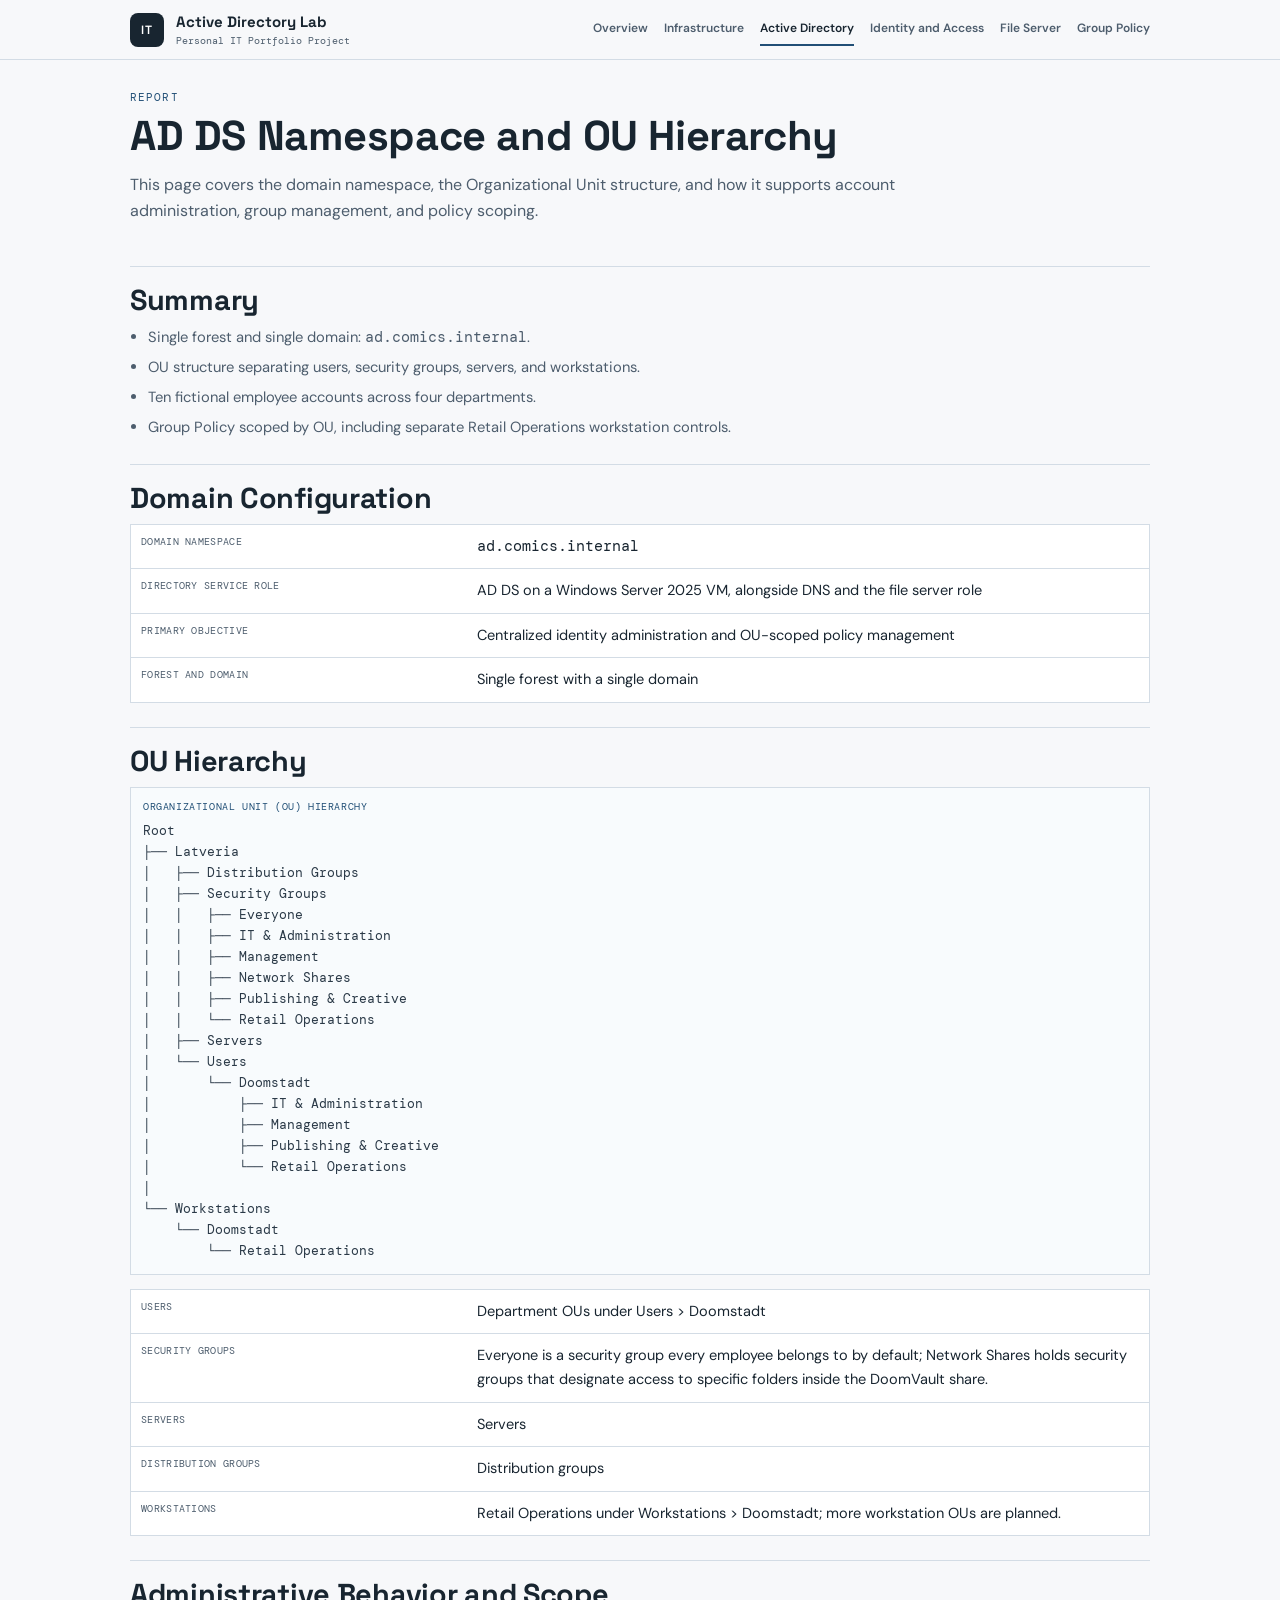
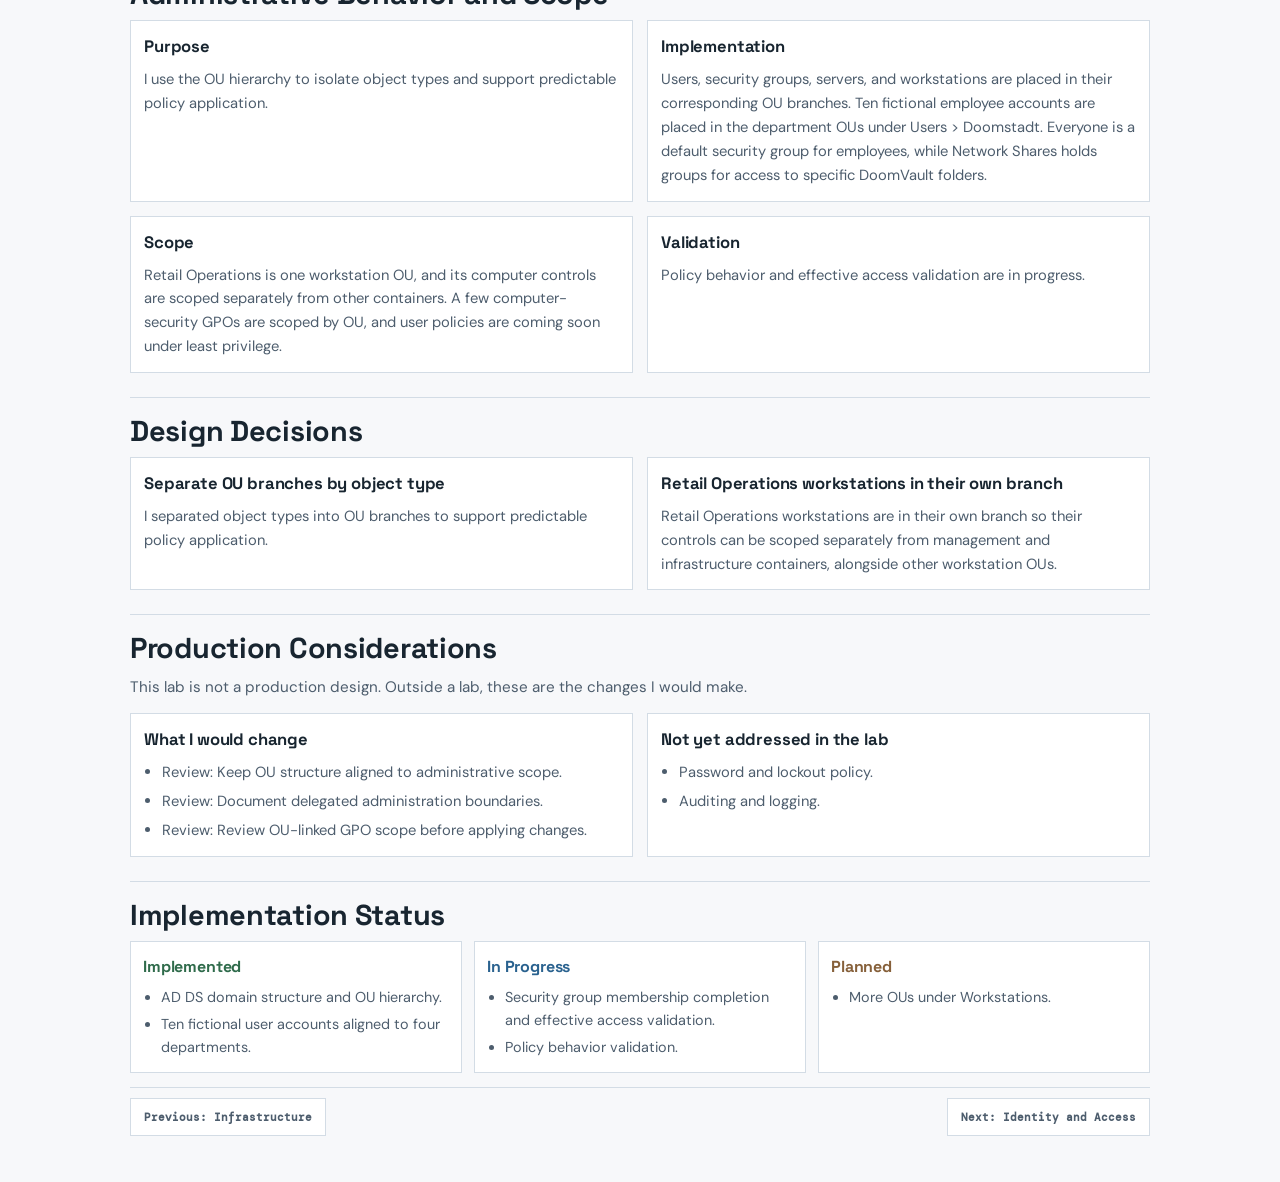
==== pages/active-directory.html @ 5cd57135 "Initial pages" ====
<!doctype html>
<html lang="en">
<head>
  <meta charset="utf-8">
  <meta name="viewport" content="width=device-width, initial-scale=1">
  <meta name="description" content="Active Directory implementation details for the lab.">
  <title>Active Directory | Active Directory Lab</title>
  <link rel="preconnect" href="https://fonts.googleapis.com">
  <link rel="preconnect" href="https://fonts.gstatic.com" crossorigin>
  <link href="https://fonts.googleapis.com/css2?family=DM+Mono:wght@400;500&family=DM+Sans:wght@400;500;600;700&family=Space+Grotesk:wght@500;600;700&display=swap" rel="stylesheet">
  <link rel="icon" href="../images/ActiveDirectoryLogo.png" type="image/png">
  <link rel="stylesheet" href="../assets/css/style.css">
  <script src="../assets/js/main.js" defer></script>
</head>
<body>
  <a class="sr-only" href="#main">Skip to main content</a>
  <header class="site-header">
    <a class="brand" href="../index.html"><div class="brand-mark">IT</div><span class="brand-copy"><strong>Active Directory Lab</strong><small>Personal IT Portfolio Project</small></span></a>
    <button class="menu-toggle" type="button" aria-expanded="false" aria-controls="site-nav"><span></span><span></span><span></span><span class="sr-only">Toggle navigation</span></button>
    <nav id="site-nav" class="site-nav" aria-label="Primary navigation">
      <a href="../index.html">Overview</a>
      <a href="infrastructure.html">Infrastructure</a>
      <a class="active" href="active-directory.html">Active Directory</a>
      <a href="identity-access.html">Identity and Access</a>
      <a href="file-server.html">File Server</a>
      <a href="group-policy.html">Group Policy</a>
    </nav>
  </header>

  <main id="main" class="page-width">
    <section class="doc-header">
      <p class="doc-kicker">Report</p>
      <h1>AD DS Namespace and OU Hierarchy</h1>
      <p class="doc-summary">This page covers the domain namespace, the Organizational Unit structure, and how it supports account administration, group management, and policy scoping.</p>
    </section>

    <section class="section reveal">
      <div class="section-title"><h2>Summary</h2></div>
      <ul class="list">
        <li>Single forest and single domain: <code>ad.comics.internal</code>.</li>
        <li>OU structure separating users, security groups, servers, and workstations.</li>
        <li>Ten fictional employee accounts across four departments.</li>
        <li>Group Policy scoped by OU, including separate Retail Operations workstation controls.</li>
      </ul>
    </section>

    <section class="section reveal">
      <div class="section-title"><h2>Domain Configuration</h2></div>
      <div class="table-wrap">
        <table class="table-tech">
          <tbody>
            <tr><th scope="row">Domain namespace</th><td><code>ad.comics.internal</code></td></tr>
            <tr><th scope="row">Directory service role</th><td>AD DS on a Windows Server 2025 VM, alongside DNS and the file server role</td></tr>
            <tr><th scope="row">Primary objective</th><td>Centralized identity administration and OU-scoped policy management</td></tr>
            <tr><th scope="row">Forest and domain</th><td>Single forest with a single domain</td></tr>
          </tbody>
        </table>
      </div>
    </section>

    <section class="section reveal">
      <div class="section-title"><h2>OU Hierarchy</h2></div>
      <div class="diagram">
        <span class="diagram-label">Organizational Unit (OU) Hierarchy</span>
<pre>Root
├── Latveria
│   ├── Distribution Groups
│   ├── Security Groups
│   │   ├── Everyone
│   │   ├── IT & Administration
│   │   ├── Management
│   │   ├── Network Shares
│   │   ├── Publishing & Creative
│   │   └── Retail Operations
│   ├── Servers
│   └── Users
│       └── Doomstadt
│           ├── IT & Administration
│           ├── Management
│           ├── Publishing & Creative
│           └── Retail Operations
│
└── Workstations
    └── Doomstadt
        └── Retail Operations</pre>
      </div>
      <div class="table-wrap" style="margin-top:14px;">
        <table class="table-tech">
          <tbody>
            <tr><th scope="row">Users</th><td>Department OUs under Users &gt; Doomstadt</td></tr>
            <tr><th scope="row">Security Groups</th><td>Everyone is a security group every employee belongs to by default; Network Shares holds security groups that designate access to specific folders inside the DoomVault share.</td></tr>
            <tr><th scope="row">Servers</th><td>Servers</td></tr>
            <tr><th scope="row">Distribution Groups</th><td>Distribution groups</td></tr>
            <tr><th scope="row">Workstations</th><td>Retail Operations under Workstations &gt; Doomstadt; more workstation OUs are planned.</td></tr>
          </tbody>
        </table>
      </div>
    </section>

    <section class="section reveal">
      <div class="section-title"><h2>Administrative Behavior and Scope</h2></div>
      <div class="grid-2">
        <article class="panel"><h3>Purpose</h3><p>I use the OU hierarchy to isolate object types and support predictable policy application.</p></article>
        <article class="panel"><h3>Implementation</h3><p>Users, security groups, servers, and workstations are placed in their corresponding OU branches. Ten fictional employee accounts are placed in the department OUs under Users &gt; Doomstadt. Everyone is a default security group for employees, while Network Shares holds groups for access to specific DoomVault folders.</p></article>
        <article class="panel"><h3>Scope</h3><p>Retail Operations is one workstation OU, and its computer controls are scoped separately from other containers. A few computer-security GPOs are scoped by OU, and user policies are coming soon under least privilege.</p></article>
        <article class="panel"><h3>Validation</h3><p>Policy behavior and effective access validation are in progress.</p></article>
      </div>
    </section>

    <section class="section reveal">
      <div class="section-title"><h2>Design Decisions</h2></div>
      <div class="grid-2">
        <article class="panel"><h3>Separate OU branches by object type</h3><p>I separated object types into OU branches to support predictable policy application.</p></article>
        <article class="panel"><h3>Retail Operations workstations in their own branch</h3><p>Retail Operations workstations are in their own branch so their controls can be scoped separately from management and infrastructure containers, alongside other workstation OUs.</p></article>
      </div>
    </section>

    <section class="section reveal">
      <div class="section-title"><h2>Production Considerations</h2></div>
      <p class="section-summary">This lab is not a production design. Outside a lab, these are the changes I would make.</p>
      <div class="grid-2">
        <article class="panel"><h3>What I would change</h3><ul><li>Review: Keep OU structure aligned to administrative scope.</li><li>Review: Document delegated administration boundaries.</li><li>Review: Review OU-linked GPO scope before applying changes.</li></ul></article>
        <article class="panel"><h3>Not yet addressed in the lab</h3><ul><li>Password and lockout policy.</li><li>Auditing and logging.</li></ul></article>
      </div>
    </section>

    <section class="section reveal">
      <div class="section-title"><h2>Implementation Status</h2></div>
      <div class="status-grid">
        <article class="status-card implemented"><h3>Implemented</h3><ul><li>AD DS domain structure and OU hierarchy.</li><li>Ten fictional user accounts aligned to four departments.</li></ul></article>
        <article class="status-card in-progress"><h3>In Progress</h3><ul><li>Security group membership completion and effective access validation.</li><li>Policy behavior validation.</li></ul></article>
        <article class="status-card planned"><h3>Planned</h3><ul><li>More OUs under Workstations.</li></ul></article>
      </div>
      <nav class="related-nav"><a href="infrastructure.html">Previous: Infrastructure</a><a href="identity-access.html">Next: Identity and Access</a></nav>
    </section>

    <!--
    <section class="section reveal">
      <div class="section-title"><h2>Evidence</h2></div>
      <figure>
        <img src="../images/replace-with-screenshot.png" alt="Active Directory OU hierarchy screenshot">
        <figcaption>Active Directory OU hierarchy screenshot.</figcaption>
      </figure>
    </section>
    -->
  </main>

</body>
</html>
---- assets/css/style.css ----
:root {
  --bg: #f7f8fa;
  --paper: #ffffff;
  --ink: #182530;
  --ink-soft: #4d5d6d;
  --line: #d3dce5;
  --accent: #214f76;
  --accent-soft: #e9f0f7;
  --ok: #2f6b4b;
  --progress: #2a628f;
  --plan: #86603a;
  --sans: "DM Sans", sans-serif;
  --display: "Space Grotesk", sans-serif;
  --mono: "DM Mono", monospace;
}

* { box-sizing: border-box; }
html { scroll-behavior: smooth; }
body { margin: 0; color: var(--ink); background: var(--bg); font: 16px/1.62 var(--sans); }
a { color: inherit; text-decoration: none; }
code, pre, .mono { font-family: var(--mono); }
pre { margin: 0; white-space: pre; overflow-x: auto; }
table { width: 100%; border-collapse: collapse; }
th, td { text-align: left; vertical-align: top; }

.sr-only {
  position: absolute;
  width: 1px;
  height: 1px;
  padding: 0;
  margin: -1px;
  overflow: hidden;
  clip: rect(0, 0, 0, 0);
  white-space: nowrap;
  border: 0;
}

.sr-only:focus {
  position: fixed;
  top: 12px;
  left: 12px;
  z-index: 50;
  width: auto;
  height: auto;
  padding: 8px 10px;
  margin: 0;
  overflow: visible;
  clip: auto;
  background: var(--paper);
  color: var(--ink);
  border: 1px solid var(--accent);
}

.page-width { width: min(1020px, calc(100% - 56px)); margin-inline: auto; }

.site-header {
  position: sticky;
  top: 0;
  z-index: 30;
  display: flex;
  align-items: center;
  justify-content: space-between;
  padding: 12px max(28px, calc((100% - 1020px) / 2));
  border-bottom: 1px solid var(--line);
  background: color-mix(in srgb, var(--bg), transparent 8%);
  backdrop-filter: blur(10px);
}

.brand { display: flex; align-items: center; gap: 12px; }
.brand-mark {
  width: 34px;
  height: 34px;
  display: flex;
  align-items: center;
  justify-content: center;
  background: var(--ink);
  color: var(--paper);
  border-radius: 8px;
  font: 600 12px var(--display);
  letter-spacing: 0.05em;
}
.brand-copy { display: grid; line-height: 1.12; }
.brand-copy strong { font: 700 15px var(--display); }
.brand-copy small { margin-top: 3px; color: var(--ink-soft); font: 10px var(--mono); }

.site-nav { display: flex; align-items: center; gap: 16px; font-size: 12px; font-weight: 600; }
.site-nav a { color: var(--ink-soft); border-bottom: 2px solid transparent; padding: 6px 0; }
.site-nav a.active, .site-nav a:hover { color: var(--ink); border-color: var(--accent); }

.menu-toggle { display: none; border: 0; background: none; }
.menu-toggle span:not(.sr-only) { display: block; width: 22px; height: 2px; margin: 4px 0; background: var(--ink); }

a:focus-visible, button:focus-visible { outline: 2px solid var(--accent); outline-offset: 2px; }

main { padding: 30px 0 46px; }

.doc-header {
  padding-bottom: 18px;
}

.doc-kicker { margin: 0; color: var(--accent); text-transform: uppercase; letter-spacing: 0.1em; font: 11px var(--mono); }

h1, h2, h3 { margin: 0; color: var(--ink); font-family: var(--display); letter-spacing: -0.01em; }
h1 { margin-top: 8px; font-size: clamp(1.8rem, 3.5vw, 2.6rem); line-height: 1.16; }
h2 { font-size: clamp(1.3rem, 2.4vw, 1.8rem); line-height: 1.22; }
h3 { font-size: 1.04rem; }

.doc-summary { margin: 12px 0 0; max-width: 820px; color: var(--ink-soft); }

.section {
  margin-top: 24px;
  padding-top: 16px;
  border-top: 1px solid var(--line);
}

.section-title {
  display: block;
  margin-bottom: 8px;
}
.section-summary { margin: 0 0 14px; color: var(--ink-soft); font-size: 0.95rem; }

.environment-group + .environment-group { margin-top: 20px; }
.environment-group h3 { margin: 0 0 8px; color: var(--ink-soft); font: 600 0.78rem/1.3 var(--mono); letter-spacing: 0.05em; text-transform: uppercase; }

.environment-group .table-tech { table-layout: fixed; }
.environment-group .table-tech th[scope="row"] { width: 30%; }
.environment-group .table-tech td { overflow-wrap: anywhere; }

.table-wrap {
  border: 1px solid var(--line);
  background: var(--paper);
  overflow-x: auto;
}

.table-tech th, .table-tech td {
  border-top: 1px solid var(--line);
  padding: 10px 10px;
  font-size: 0.91rem;
}

.table-tech thead th {
  border-top: 0;
  color: var(--ink-soft);
  text-transform: uppercase;
  font: 10px var(--mono);
  letter-spacing: 0.03em;
  background: #f7fafd;
}

.table-tech tbody tr:first-child th,
.table-tech tbody tr:first-child td { border-top: 0; }

.table-tech th[scope="row"] {
  width: 33%;
  color: var(--ink-soft);
  font: 10px var(--mono);
  text-transform: uppercase;
  letter-spacing: 0.03em;
}

.grid-2 {
  display: grid;
  grid-template-columns: 1fr 1fr;
  gap: 14px;
}

.panel {
  border: 1px solid var(--line);
  background: var(--paper);
  padding: 13px;
}

.panel h3 { margin-bottom: 7px; }
.panel p, .panel ul { margin: 0; color: var(--ink-soft); font-size: 0.92rem; }
.panel ul { padding-left: 18px; }
.panel li + li { margin-top: 5px; }

.diagram {
  border: 1px solid var(--line);
  background: #f8fbfd;
  padding: 12px;
}

.diagram-label {
  display: block;
  margin-bottom: 8px;
  color: var(--accent);
  font: 10px var(--mono);
  text-transform: uppercase;
  letter-spacing: 0.06em;
}

.diagram pre { color: #2a3947; font-size: 0.83rem; line-height: 1.58; }

.list {
  margin: 0;
  padding-left: 18px;
  color: var(--ink-soft);
  font-size: 0.92rem;
}

.list li + li { margin-top: 6px; }

.tech-note {
  border-left: 3px solid var(--accent);
  background: var(--accent-soft);
  padding: 10px 12px;
  color: #234154;
  font-size: 0.9rem;
}

.status-grid {
  display: grid;
  grid-template-columns: repeat(3, minmax(0, 1fr));
  gap: 12px;
}

.status-card {
  border: 1px solid var(--line);
  background: var(--paper);
  padding: 12px;
}

.status-card h3 { margin-bottom: 6px; font-size: 1rem; }
.status-card ul { margin: 0; padding-left: 18px; color: var(--ink-soft); font-size: 0.9rem; }
.status-card li + li { margin-top: 4px; }

.implemented h3 { color: var(--ok); }
.in-progress h3 { color: var(--progress); }
.planned h3 { color: var(--plan); }

.page-links {
  display: grid;
  grid-template-columns: repeat(2, minmax(0, 1fr));
  gap: 10px;
}

.page-link {
  position: relative;
  display: block;
  border: 1px solid var(--line);
  border-left: 4px solid var(--accent);
  background: var(--paper);
  padding: 14px 46px 14px 14px;
  box-shadow: 0 2px 0 rgba(24, 37, 48, 0.04);
  transition: border-color 0.18s ease, background-color 0.18s ease, box-shadow 0.18s ease, transform 0.18s ease;
}

.page-link::after { content: "→"; position: absolute; top: 50%; right: 15px; color: var(--accent); font: 20px/1 var(--sans); transform: translateY(-50%); transition: transform 0.18s ease, color 0.18s ease; }
.page-link:hover { border-color: var(--accent); background: var(--accent-soft); box-shadow: 0 4px 12px rgba(24, 37, 48, 0.1); transform: translateY(-2px); }
.page-link:hover::after { color: var(--ink); transform: translate(3px, -50%); }
.page-link h3 { margin-bottom: 5px; }
.page-link p { margin: 0; color: var(--ink-soft); font-size: 0.9rem; }

.related-nav {
  display: flex;
  justify-content: space-between;
  gap: 14px;
  margin-top: 14px;
  padding-top: 10px;
  border-top: 1px solid var(--line);
  font: 12px var(--mono);
}

.related-nav a { display: inline-flex; align-items: center; min-height: 38px; padding: 8px 13px; border: 1px solid var(--line); background: var(--paper); color: var(--ink-soft); font: 600 11px var(--mono); transition: background-color 0.18s ease, border-color 0.18s ease, color 0.18s ease, transform 0.18s ease; }

.related-nav a:hover {
  border-color: var(--accent);
  background: var(--accent);
  color: #fff;
  transform: translateY(-1px);
}

.site-footer { margin-top: 28px; padding-bottom: 30px; }

.footer-stack {
  border-top: 1px solid var(--line);
  padding-top: 14px;
  display: grid;
  gap: 8px;
}

.footer-meta { margin: 0; color: var(--ink-soft); font: 11px var(--mono); }

.reveal {
  opacity: 0;
  transform: translateY(10px);
  transition: opacity 0.42s ease, transform 0.42s ease;
}

.reveal.is-visible { opacity: 1; transform: none; }
.reveal-delay { transition-delay: 0.09s; }

@media (max-width: 880px) {
  .page-width { width: min(100% - 34px, 760px); }
  .site-header { padding: 12px 17px; }
  .menu-toggle { display: block; }

  .site-nav {
    position: absolute;
    top: 62px;
    left: 17px;
    right: 17px;
    display: grid;
    gap: 0;
    padding: 8px 14px;
    border: 1px solid var(--line);
    background: var(--bg);
    opacity: 0;
    pointer-events: none;
    transform: translateY(-8px);
    transition: 0.2s ease;
  }

  .site-nav.is-open { opacity: 1; pointer-events: auto; transform: none; }
  .site-nav a { padding: 9px 0; border-bottom: 1px solid var(--line); }
  .site-nav a:last-child { border-bottom: 0; }

  .grid-2, .status-grid, .page-links { grid-template-columns: 1fr; }
  .related-nav { flex-direction: column; }
}

@media (prefers-reduced-motion: reduce) {
  html { scroll-behavior: auto; }
  .reveal { opacity: 1; transform: none; transition: none; }
}
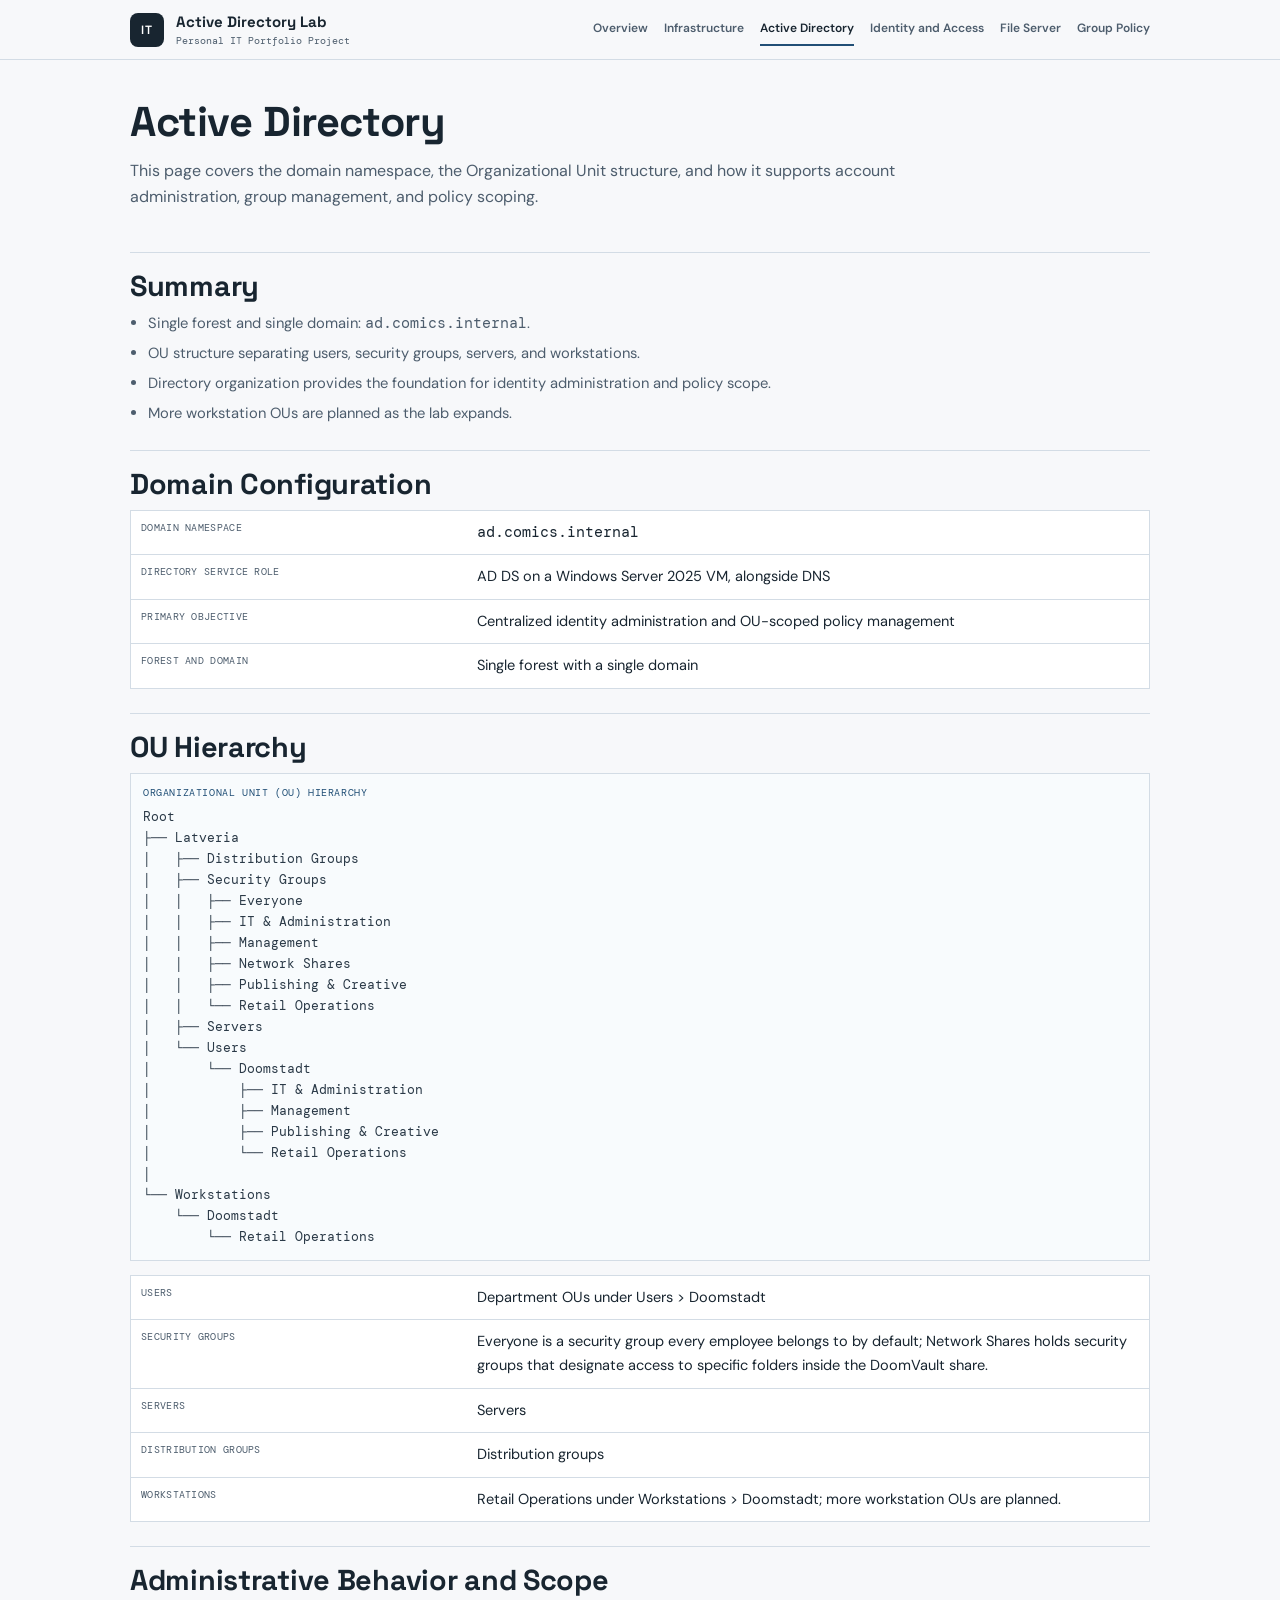
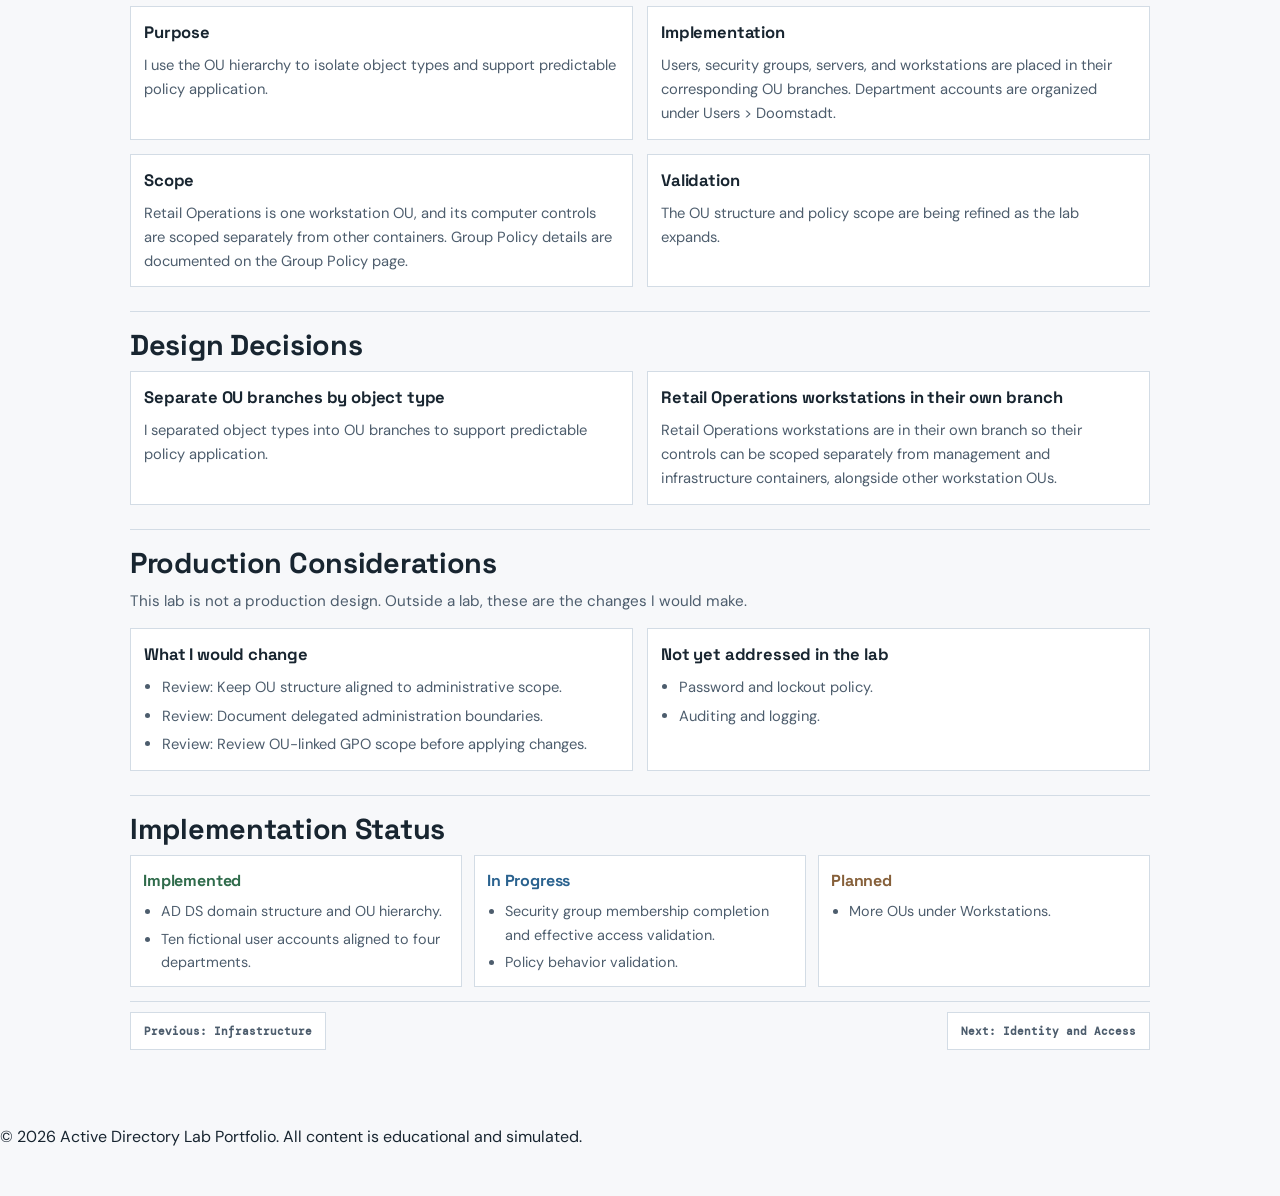
==== commit 72af9899: "Refactored pages and doc" ====
--- a/pages/active-directory.html
+++ b/pages/active-directory.html
@@ -29,8 +29,7 @@
 
   <main id="main" class="page-width">
     <section class="doc-header">
-      <p class="doc-kicker">Report</p>
-      <h1>AD DS Namespace and OU Hierarchy</h1>
+      <h1>Active Directory</h1>
       <p class="doc-summary">This page covers the domain namespace, the Organizational Unit structure, and how it supports account administration, group management, and policy scoping.</p>
     </section>
 
@@ -39,8 +38,8 @@
       <ul class="list">
         <li>Single forest and single domain: <code>ad.comics.internal</code>.</li>
         <li>OU structure separating users, security groups, servers, and workstations.</li>
-        <li>Ten fictional employee accounts across four departments.</li>
-        <li>Group Policy scoped by OU, including separate Retail Operations workstation controls.</li>
+        <li>Directory organization provides the foundation for identity administration and policy scope.</li>
+        <li>More workstation OUs are planned as the lab expands.</li>
       </ul>
     </section>
 
@@ -50,7 +49,7 @@
         <table class="table-tech">
           <tbody>
             <tr><th scope="row">Domain namespace</th><td><code>ad.comics.internal</code></td></tr>
-            <tr><th scope="row">Directory service role</th><td>AD DS on a Windows Server 2025 VM, alongside DNS and the file server role</td></tr>
+            <tr><th scope="row">Directory service role</th><td>AD DS on a Windows Server 2025 VM, alongside DNS</td></tr>
             <tr><th scope="row">Primary objective</th><td>Centralized identity administration and OU-scoped policy management</td></tr>
             <tr><th scope="row">Forest and domain</th><td>Single forest with a single domain</td></tr>
           </tbody>
@@ -84,7 +83,7 @@
     └── Doomstadt
         └── Retail Operations</pre>
       </div>
-      <div class="table-wrap" style="margin-top:14px;">
+      <div class="table-wrap spaced-table">
         <table class="table-tech">
           <tbody>
             <tr><th scope="row">Users</th><td>Department OUs under Users &gt; Doomstadt</td></tr>
@@ -101,9 +100,9 @@
       <div class="section-title"><h2>Administrative Behavior and Scope</h2></div>
       <div class="grid-2">
         <article class="panel"><h3>Purpose</h3><p>I use the OU hierarchy to isolate object types and support predictable policy application.</p></article>
-        <article class="panel"><h3>Implementation</h3><p>Users, security groups, servers, and workstations are placed in their corresponding OU branches. Ten fictional employee accounts are placed in the department OUs under Users &gt; Doomstadt. Everyone is a default security group for employees, while Network Shares holds groups for access to specific DoomVault folders.</p></article>
-        <article class="panel"><h3>Scope</h3><p>Retail Operations is one workstation OU, and its computer controls are scoped separately from other containers. A few computer-security GPOs are scoped by OU, and user policies are coming soon under least privilege.</p></article>
-        <article class="panel"><h3>Validation</h3><p>Policy behavior and effective access validation are in progress.</p></article>
+        <article class="panel"><h3>Implementation</h3><p>Users, security groups, servers, and workstations are placed in their corresponding OU branches. Department accounts are organized under Users &gt; Doomstadt.</p></article>
+        <article class="panel"><h3>Scope</h3><p>Retail Operations is one workstation OU, and its computer controls are scoped separately from other containers. Group Policy details are documented on the Group Policy page.</p></article>
+        <article class="panel"><h3>Validation</h3><p>The OU structure and policy scope are being refined as the lab expands.</p></article>
       </div>
     </section>
 
@@ -145,5 +144,9 @@
     -->
   </main>
 
+  <footer class="site-footer">
+    <p>&copy; 2026 Active Directory Lab Portfolio. All content is educational and simulated.</p>
+  </footer>
+
 </body>
 </html>
--- a/assets/css/style.css
+++ b/assets/css/style.css
@@ -208,6 +208,12 @@
   color: #234154;
   font-size: 0.9rem;
 }
+
+.subsection-title { margin: 10px 0 5px; }
+.subsection-title:first-child { margin-top: 28px; }
+.spaced-table { margin-top: 14px; }
+.panel h4 { margin-top: 0; }
+.muted-note { color: var(--ink-soft); font-size: 0.95rem; }
 
 .status-grid {
   display: grid;
